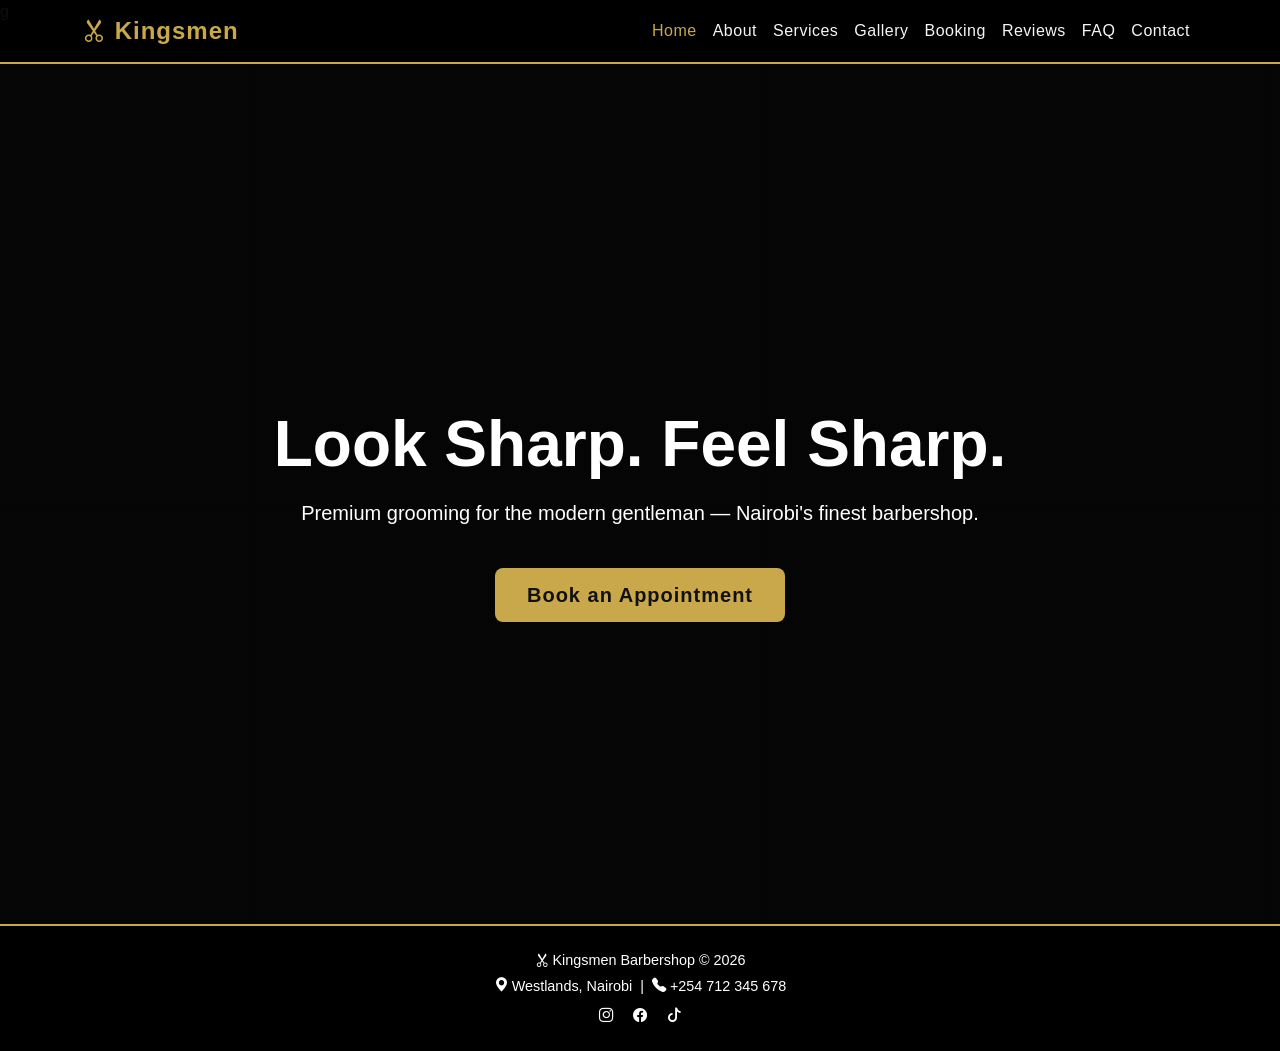
==== index.html @ fa7fe255 "Added homepage, navbar, and base CSS styling" ====
<!DOCTYPE html>
<html lang="en">
<head>
  <meta charset="UTF-8" />
  <meta name="viewport" content="width=device-width, initial-scale=1.0" />
  <title>Kingsmen Barbershop</title>

  <!-- Bootstrap 5 CSS -->
  <link href="https://cdn.jsdelivr.net/npm/bootstrap@5.3.3/dist/css/bootstrap.min.css" rel="stylesheet" />
  <!-- Bootstrap Icons -->
  <link href="https://cdn.jsdelivr.net/npm/bootstrap-icons@1.11.3/font/bootstrap-icons.css" rel="stylesheet" />
  <!-- Custom CSS -->
  <link rel="stylesheet" href="css/style.css" />g
</head>
<body>

  <!-- NAVBAR -->
  <nav class="navbar navbar-expand-lg navbar-dark fixed-top" id="mainNav">
    <div class="container">
      <a class="navbar-brand fw-bold" href="index.html">
        <i class="bi bi-scissors"></i> Kingsmen
      </a>
      <button class="navbar-toggler" type="button" data-bs-toggle="collapse" data-bs-target="#navbarNav">
        <span class="navbar-toggler-icon"></span>
      </button>
      <div class="collapse navbar-collapse" id="navbarNav">
        <ul class="navbar-nav ms-auto">
          <li class="nav-item"><a class="nav-link active" href="index.html">Home</a></li>
          <li class="nav-item"><a class="nav-link" href="about.html">About</a></li>
          <li class="nav-item"><a class="nav-link" href="services.html">Services</a></li>
          <li class="nav-item"><a class="nav-link" href="gallery.html">Gallery</a></li>
          <li class="nav-item"><a class="nav-link" href="booking.html">Booking</a></li>
          <li class="nav-item"><a class="nav-link" href="reviews.html">Reviews</a></li>
          <li class="nav-item"><a class="nav-link" href="faq.html">FAQ</a></li>
          <li class="nav-item"><a class="nav-link" href="contact.html">Contact</a></li>
        </ul>
      </div>
    </div>
  </nav>

  <!-- HERO SECTION -->
  <section class="hero d-flex align-items-center justify-content-center text-center text-white">
    <div>
      <h1 class="display-3 fw-bold">Look Sharp. Feel Sharp.</h1>
      <p class="lead mt-3">Premium grooming for the modern gentleman — Nairobi's finest barbershop.</p>
      <a href="booking.html" class="btn btn-gold btn-lg mt-4">Book an Appointment</a>
    </div>
  </section>

  <!-- FOOTER -->
  <footer class="footer text-center text-white py-4">
    <div class="container">
      <p class="mb-1"><i class="bi bi-scissors"></i> Kingsmen Barbershop &copy; 2026</p>
      <p class="mb-1"><i class="bi bi-geo-alt-fill"></i> Westlands, Nairobi &nbsp;|&nbsp;
        <i class="bi bi-telephone-fill"></i> +254 712 345 678</p>
      <div class="mt-2">
        <a href="#" class="text-white me-3"><i class="bi bi-instagram"></i></a>
        <a href="#" class="text-white me-3"><i class="bi bi-facebook"></i></a>
        <a href="#" class="text-white"><i class="bi bi-tiktok"></i></a>
      </div>
    </div>
  </footer>

  <!-- Bootstrap 5 JS -->
  <script src="https://cdn.jsdelivr.net/npm/bootstrap@5.3.3/dist/js/bootstrap.bundle.min.js"></script>
  <!-- Custom JS -->
  <script src="js/main.js"></script>
</body>
</html>
---- css/style.css ----
/* ── Global Variables ── */
:root {
  --gold: #c9a84c;
  --dark: #111111;
  --dark-2: #1a1a1a;
  --light-text: #f5f5f5;
}

/* ── Base ── */
* {
  margin: 0;
  padding: 0;
  box-sizing: border-box;
}

body {
  font-family: 'Segoe UI', Tahoma, Geneva, Verdana, sans-serif;
  background-color: var(--dark);
  color: var(--light-text);
}

/* ── Navbar ── */
#mainNav {
  background-color: rgba(0, 0, 0, 0.95);
  border-bottom: 2px solid var(--gold);
}

.navbar-brand {
  color: var(--gold) !important;
  font-size: 1.5rem;
  letter-spacing: 1px;
}

.nav-link {
  color: var(--light-text) !important;
  font-weight: 500;
  letter-spacing: 0.5px;
  transition: color 0.3s;
}

.nav-link:hover,
.nav-link.active {
  color: var(--gold) !important;
}

/* ── Gold Button ── */
.btn-gold {
  background-color: var(--gold);
  color: #111;
  font-weight: 700;
  border: none;
  padding: 0.75rem 2rem;
  letter-spacing: 1px;
  transition: background-color 0.3s;
}

.btn-gold:hover {
  background-color: #e0b84e;
  color: #111;
}

/* ── Hero ── */
.hero {
  min-height: 100vh;
  background: linear-gradient(rgba(0,0,0,0.7), rgba(0,0,0,0.7)),
              url('../images/hero-bg.jpg') center/cover no-repeat;
  padding-top: 80px;
}

/* ── Footer ── */
.footer {
  background-color: #000;
  border-top: 2px solid var(--gold);
  font-size: 0.9rem;
}

.footer a:hover {
  color: var(--gold) !important;
}
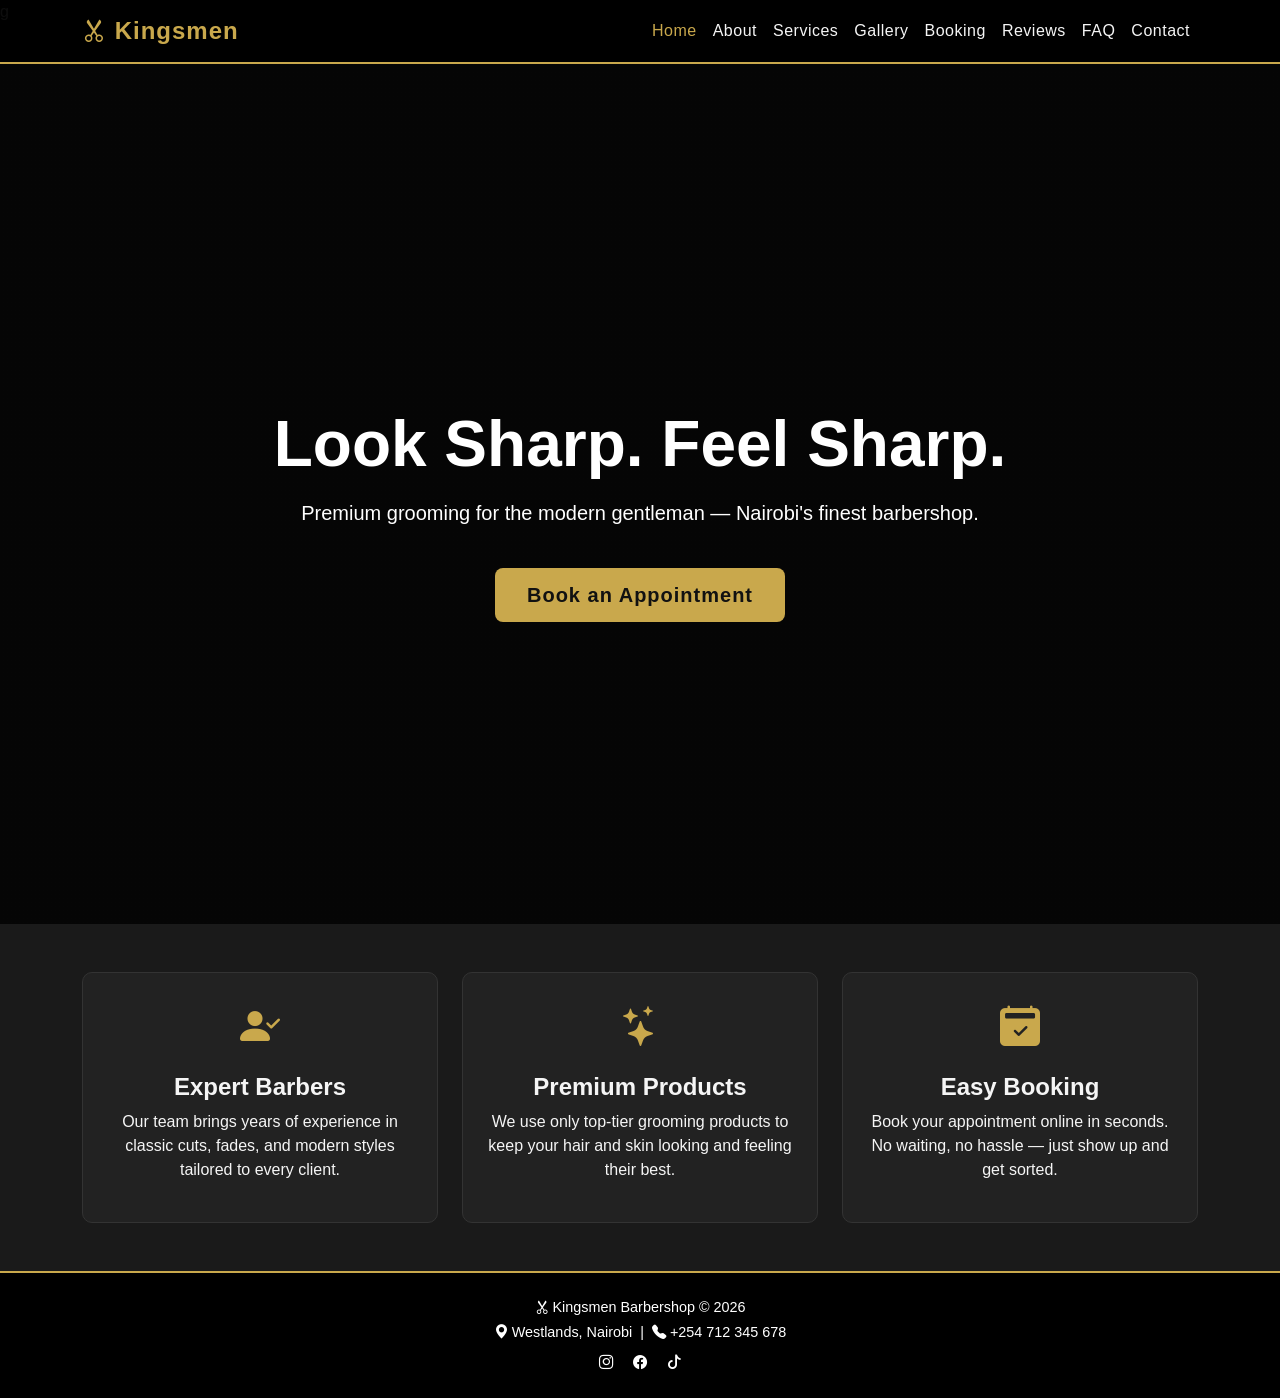
==== commit 737ec1d5: "Add highlights section with expert barbers, premium products, and easy booking cards" ====
--- a/index.html
+++ b/index.html
@@ -47,6 +47,39 @@
     </div>
   </section>
 
+  <!-- HIGHLIGHTS SECTION -->
+<section class="highlights py-5">
+  <div class="container">
+    <div class="row g-4 text-center">
+
+      <div class="col-md-4">
+        <div class="highlight-card p-4 h-100">
+          <i class="bi bi-person-check-fill highlight-icon mb-3"></i>
+          <h4 class="fw-bold">Expert Barbers</h4>
+          <p>Our team brings years of experience in classic cuts, fades, and modern styles tailored to every client.</p>
+        </div>
+      </div>
+
+      <div class="col-md-4">
+        <div class="highlight-card p-4 h-100">
+          <i class="bi bi-stars highlight-icon mb-3"></i>
+          <h4 class="fw-bold">Premium Products</h4>
+          <p>We use only top-tier grooming products to keep your hair and skin looking and feeling their best.</p>
+        </div>
+      </div>
+
+      <div class="col-md-4">
+        <div class="highlight-card p-4 h-100">
+          <i class="bi bi-calendar2-check-fill highlight-icon mb-3"></i>
+          <h4 class="fw-bold">Easy Booking</h4>
+          <p>Book your appointment online in seconds. No waiting, no hassle — just show up and get sorted.</p>
+        </div>
+      </div>
+
+    </div>
+  </div>
+</section>
+
   <!-- FOOTER -->
   <footer class="footer text-center text-white py-4">
     <div class="container">
--- a/css/style.css
+++ b/css/style.css
@@ -76,4 +76,27 @@
 
 .footer a:hover {
   color: var(--gold) !important;
+}
+
+/* ── Highlights Section ── */
+.highlights {
+  background-color: var(--dark-2);
+}
+
+.highlight-card {
+  background-color: #222;
+  border: 1px solid #333;
+  border-radius: 10px;
+  transition: transform 0.3s, border-color 0.3s;
+}
+
+.highlight-card:hover {
+  transform: translateY(-8px);
+  border-color: var(--gold);
+}
+
+.highlight-icon {
+  font-size: 2.5rem;
+  color: var(--gold);
+  display: block;
 }
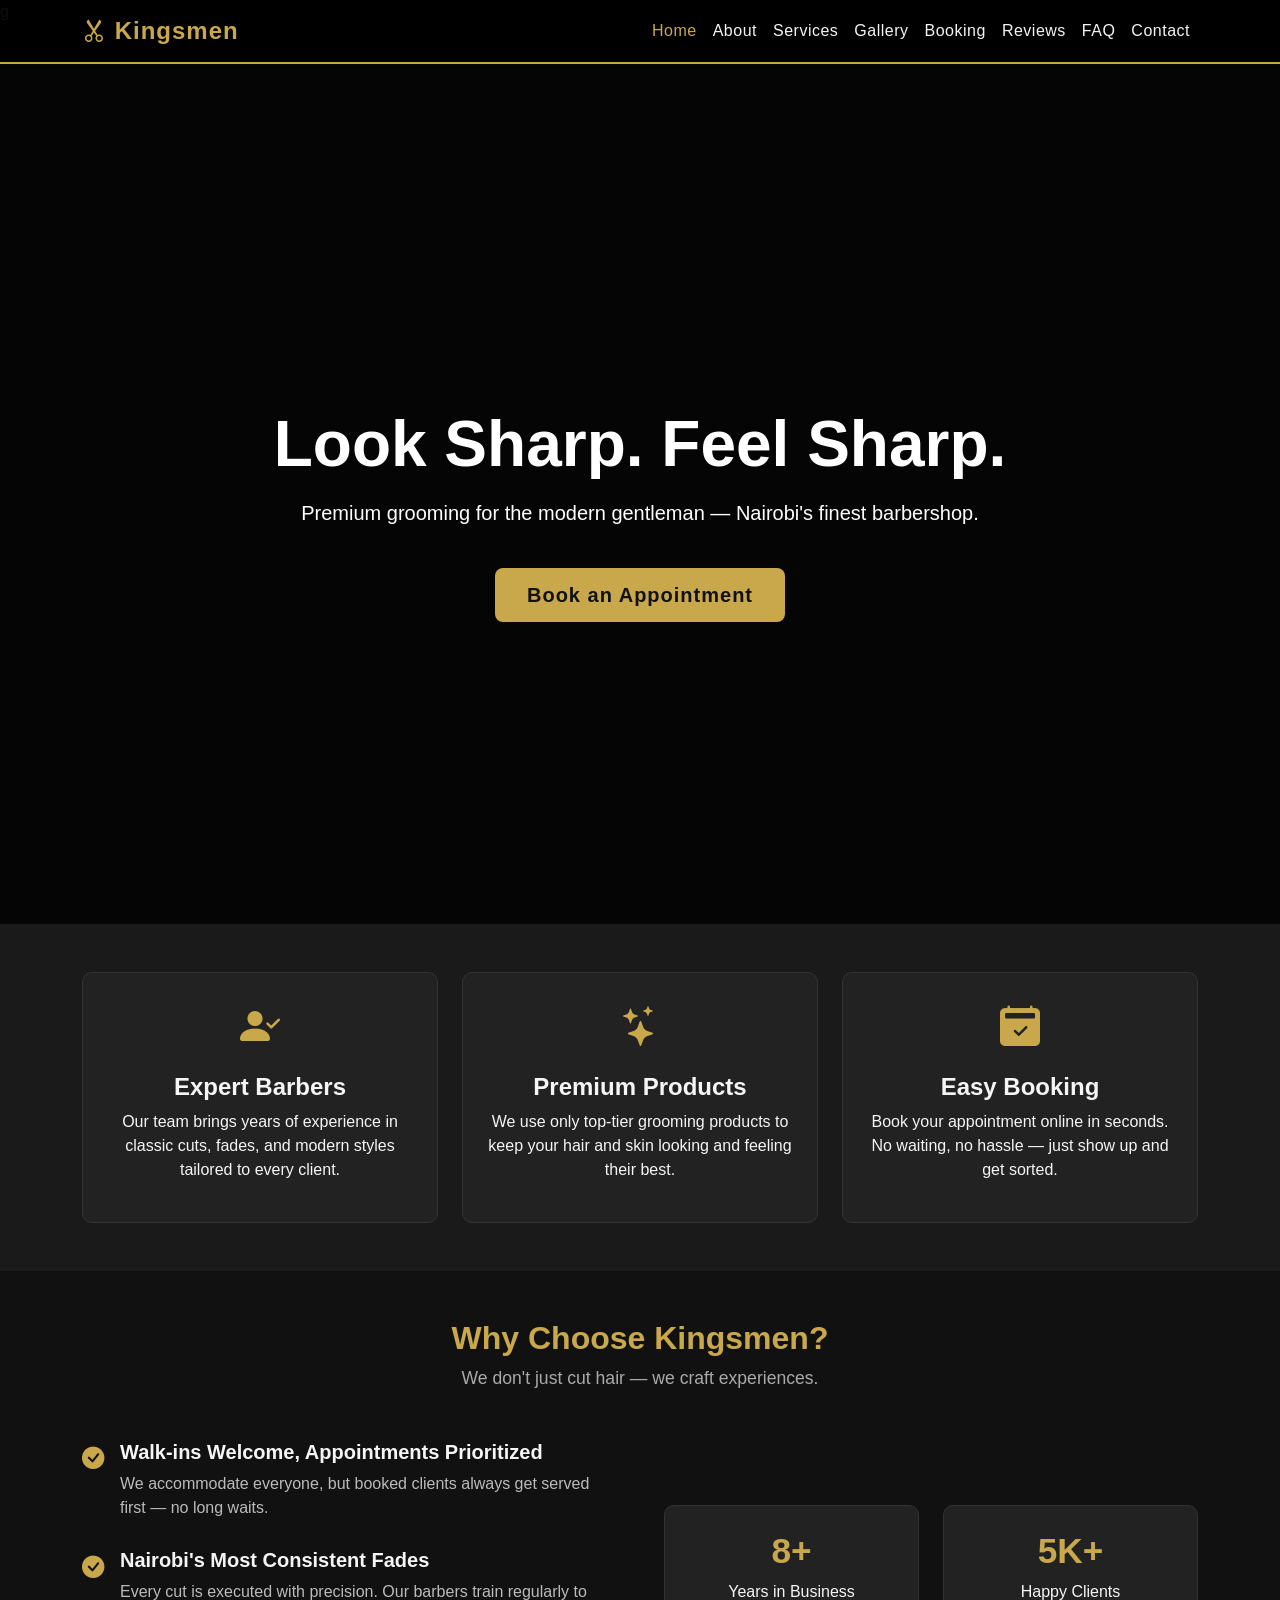
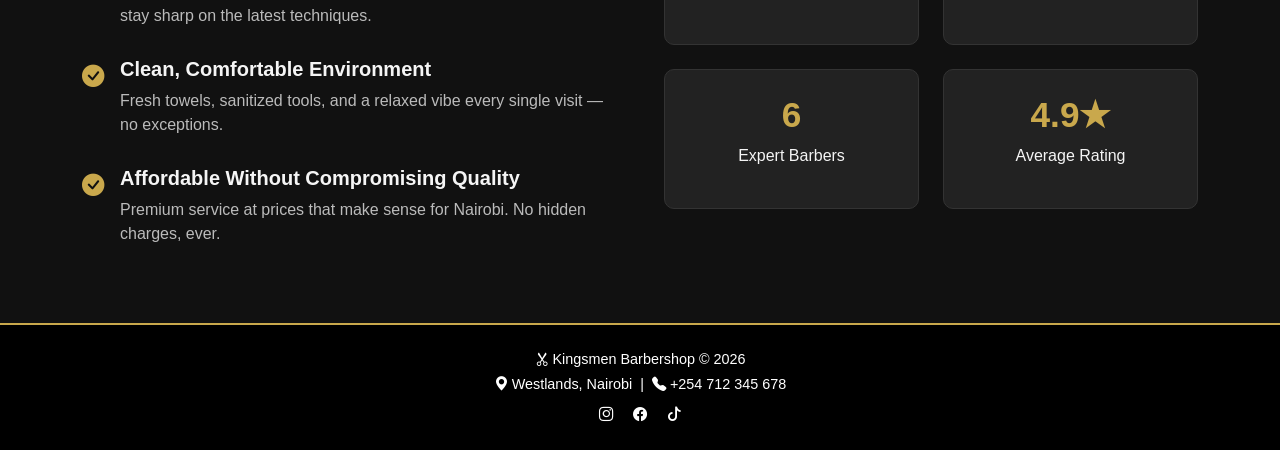
==== commit 0c955bdf: "Added why choose us section with stats and key selling points" ====
--- a/index.html
+++ b/index.html
@@ -80,6 +80,80 @@
   </div>
 </section>
 
+<!-- WHY CHOOSE US SECTION -->
+<section class="why-us py-5">
+  <div class="container">
+    <div class="text-center mb-5">
+      <h2 class="fw-bold section-title">Why Choose Kingsmen?</h2>
+      <p class="section-subtitle">We don't just cut hair — we craft experiences.</p>
+    </div>
+    <div class="row align-items-center g-5">
+      <div class="col-lg-6">
+        <ul class="why-list">
+          <li>
+            <i class="bi bi-check-circle-fill"></i>
+            <div>
+              <h5 class="fw-bold">Walk-ins Welcome, Appointments Prioritized</h5>
+              <p>We accommodate everyone, but booked clients always get served first — no long waits.</p>
+            </div>
+          </li>
+          <li>
+            <i class="bi bi-check-circle-fill"></i>
+            <div>
+              <h5 class="fw-bold">Nairobi's Most Consistent Fades</h5>
+              <p>Every cut is executed with precision. Our barbers train regularly to stay sharp on the latest techniques.</p>
+            </div>
+          </li>
+          <li>
+            <i class="bi bi-check-circle-fill"></i>
+            <div>
+              <h5 class="fw-bold">Clean, Comfortable Environment</h5>
+              <p>Fresh towels, sanitized tools, and a relaxed vibe every single visit — no exceptions.</p>
+            </div>
+          </li>
+          <li>
+            <i class="bi bi-check-circle-fill"></i>
+            <div>
+              <h5 class="fw-bold">Affordable Without Compromising Quality</h5>
+              <p>Premium service at prices that make sense for Nairobi. No hidden charges, ever.</p>
+            </div>
+          </li>
+        </ul>
+      </div>
+      <div class="col-lg-6 text-center">
+        <div class="why-stats">
+          <div class="row g-4">
+            <div class="col-6">
+              <div class="stat-card p-4">
+                <h2 class="stat-number">8+</h2>
+                <p>Years in Business</p>
+              </div>
+            </div>
+            <div class="col-6">
+              <div class="stat-card p-4">
+                <h2 class="stat-number">5K+</h2>
+                <p>Happy Clients</p>
+              </div>
+            </div>
+            <div class="col-6">
+              <div class="stat-card p-4">
+                <h2 class="stat-number">6</h2>
+                <p>Expert Barbers</p>
+              </div>
+            </div>
+            <div class="col-6">
+              <div class="stat-card p-4">
+                <h2 class="stat-number">4.9★</h2>
+                <p>Average Rating</p>
+              </div>
+            </div>
+          </div>
+        </div>
+      </div>
+    </div>
+  </div>
+</section>
+
   <!-- FOOTER -->
   <footer class="footer text-center text-white py-4">
     <div class="container">
--- a/css/style.css
+++ b/css/style.css
@@ -99,4 +99,60 @@
   font-size: 2.5rem;
   color: var(--gold);
   display: block;
+}
+
+/* ── Why Choose Us ── */
+.why-us {
+  background-color: var(--dark);
+}
+
+.section-title {
+  color: var(--gold);
+  font-size: 2rem;
+}
+
+.section-subtitle {
+  color: #aaa;
+  font-size: 1.1rem;
+}
+
+.why-list {
+  list-style: none;
+  padding: 0;
+}
+
+.why-list li {
+  display: flex;
+  gap: 1rem;
+  margin-bottom: 1.8rem;
+  align-items: flex-start;
+}
+
+.why-list li i {
+  color: var(--gold);
+  font-size: 1.4rem;
+  margin-top: 3px;
+  flex-shrink: 0;
+}
+
+.why-list li p {
+  color: #bbb;
+  margin: 0;
+}
+
+.stat-card {
+  background-color: #222;
+  border: 1px solid #333;
+  border-radius: 10px;
+  transition: border-color 0.3s;
+}
+
+.stat-card:hover {
+  border-color: var(--gold);
+}
+
+.stat-number {
+  color: var(--gold);
+  font-size: 2.2rem;
+  font-weight: 800;
 }
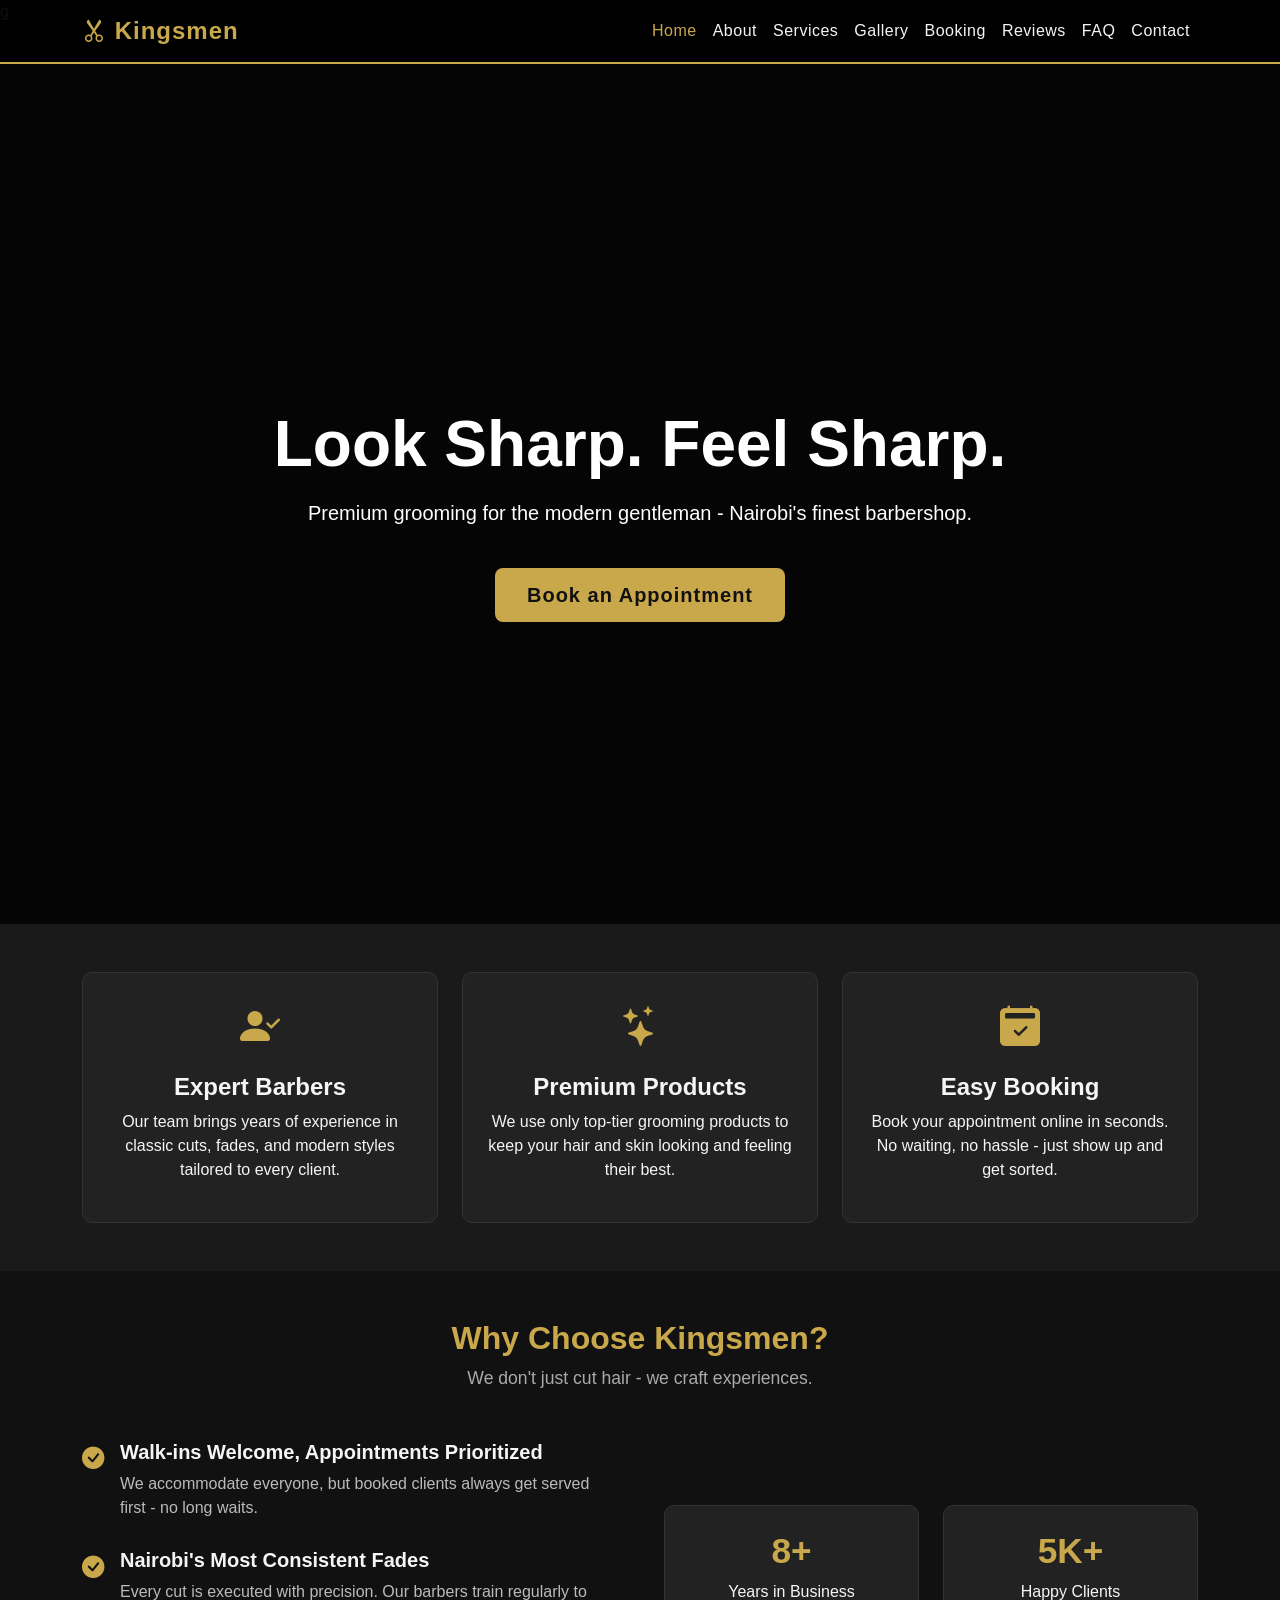
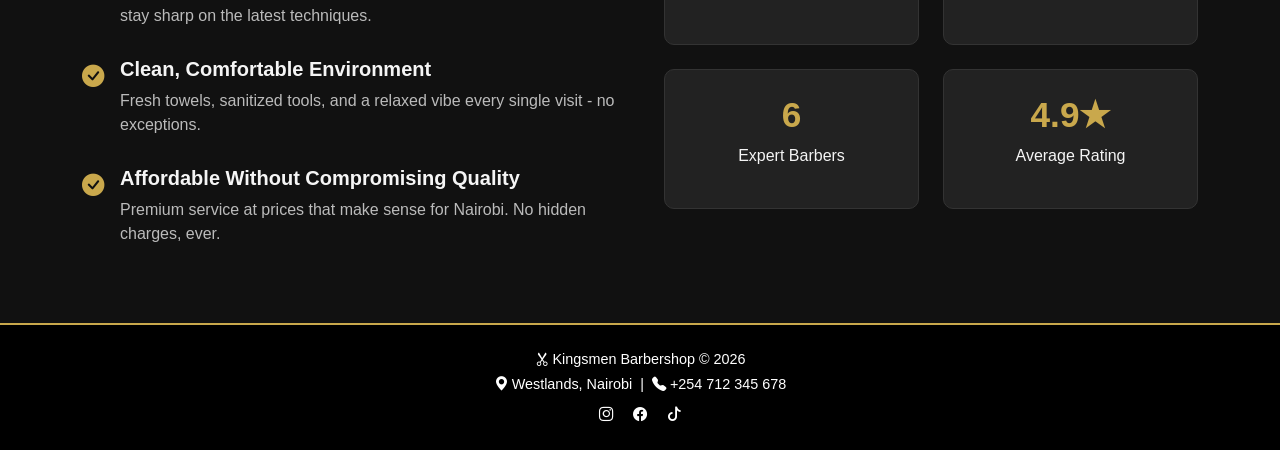
==== commit 27b1365f: "Add services page structure and navbar" ====
--- a/index.html
+++ b/index.html
@@ -42,7 +42,7 @@
   <section class="hero d-flex align-items-center justify-content-center text-center text-white">
     <div>
       <h1 class="display-3 fw-bold">Look Sharp. Feel Sharp.</h1>
-      <p class="lead mt-3">Premium grooming for the modern gentleman — Nairobi's finest barbershop.</p>
+      <p class="lead mt-3">Premium grooming for the modern gentleman - Nairobi's finest barbershop.</p>
       <a href="booking.html" class="btn btn-gold btn-lg mt-4">Book an Appointment</a>
     </div>
   </section>
@@ -72,7 +72,7 @@
         <div class="highlight-card p-4 h-100">
           <i class="bi bi-calendar2-check-fill highlight-icon mb-3"></i>
           <h4 class="fw-bold">Easy Booking</h4>
-          <p>Book your appointment online in seconds. No waiting, no hassle — just show up and get sorted.</p>
+          <p>Book your appointment online in seconds. No waiting, no hassle - just show up and get sorted.</p>
         </div>
       </div>
 
@@ -85,7 +85,7 @@
   <div class="container">
     <div class="text-center mb-5">
       <h2 class="fw-bold section-title">Why Choose Kingsmen?</h2>
-      <p class="section-subtitle">We don't just cut hair — we craft experiences.</p>
+      <p class="section-subtitle">We don't just cut hair - we craft experiences.</p>
     </div>
     <div class="row align-items-center g-5">
       <div class="col-lg-6">
@@ -94,7 +94,7 @@
             <i class="bi bi-check-circle-fill"></i>
             <div>
               <h5 class="fw-bold">Walk-ins Welcome, Appointments Prioritized</h5>
-              <p>We accommodate everyone, but booked clients always get served first — no long waits.</p>
+              <p>We accommodate everyone, but booked clients always get served first - no long waits.</p>
             </div>
           </li>
           <li>
@@ -108,7 +108,7 @@
             <i class="bi bi-check-circle-fill"></i>
             <div>
               <h5 class="fw-bold">Clean, Comfortable Environment</h5>
-              <p>Fresh towels, sanitized tools, and a relaxed vibe every single visit — no exceptions.</p>
+              <p>Fresh towels, sanitized tools, and a relaxed vibe every single visit - no exceptions.</p>
             </div>
           </li>
           <li>
--- a/css/style.css
+++ b/css/style.css
@@ -155,4 +155,118 @@
   color: var(--gold);
   font-size: 2.2rem;
   font-weight: 800;
+}
+
+/* ── Page Banner ── */
+.page-banner {
+  min-height: 40vh;
+  background: linear-gradient(rgba(0,0,0,0.75), rgba(0,0,0,0.75)),
+              url('../images/hero-bg.jpg') center/cover no-repeat;
+  padding-top: 80px;
+}
+
+/* ── Story Section ── */
+.story {
+  background-color: var(--dark-2);
+}
+
+.story-image-placeholder {
+  background-color: #222;
+  border: 2px solid var(--gold);
+  border-radius: 12px;
+  min-height: 350px;
+}
+
+/* ── Team Section ── */
+.team {
+  background-color: var(--dark);
+}
+
+.team-card {
+  background-color: #222;
+  border: 1px solid #333;
+  border-radius: 12px;
+  transition: transform 0.3s, border-color 0.3s;
+}
+
+.team-card:hover {
+  transform: translateY(-6px);
+  border-color: var(--gold);
+}
+
+.team-avatar {
+  width: 80px;
+  height: 80px;
+  background-color: #333;
+  border-radius: 50%;
+  display: flex;
+  align-items: center;
+  justify-content: center;
+  border: 2px solid var(--gold);
+}
+
+.team-avatar i {
+  font-size: 2.5rem;
+  color: var(--gold);
+}
+
+.text-gold {
+  color: var(--gold);
+  font-size: 0.9rem;
+  font-weight: 600;
+}
+
+/* ── Contact Section ── */
+.contact-section {
+  background-color: var(--dark-2);
+}
+
+.contact-icon {
+  font-size: 1.4rem;
+  color: var(--gold);
+  margin-top: 3px;
+  flex-shrink: 0;
+}
+
+.contact-form-card {
+  background-color: #222;
+  border: 1px solid #333;
+  border-radius: 12px;
+}
+
+.custom-input {
+  background-color: #2a2a2a;
+  border: 1px solid #444;
+  color: #fff;
+  border-radius: 8px;
+}
+
+.custom-input:focus {
+  background-color: #2a2a2a;
+  border-color: var(--gold);
+  color: #fff;
+  box-shadow: 0 0 0 0.2rem rgba(201, 168, 76, 0.25);
+}
+
+.custom-input::placeholder {
+  color: #666;
+}
+
+.social-link {
+  font-size: 1.5rem;
+  color: var(--gold);
+  transition: color 0.3s;
+}
+
+.social-link:hover {
+  color: #fff;
+}
+
+/* ── Text fixes ── */
+.team-card p.text-muted {
+  color: #aaa !important;
+}
+
+.contact-info-item p.text-muted {
+  color: #aaa !important;
 }
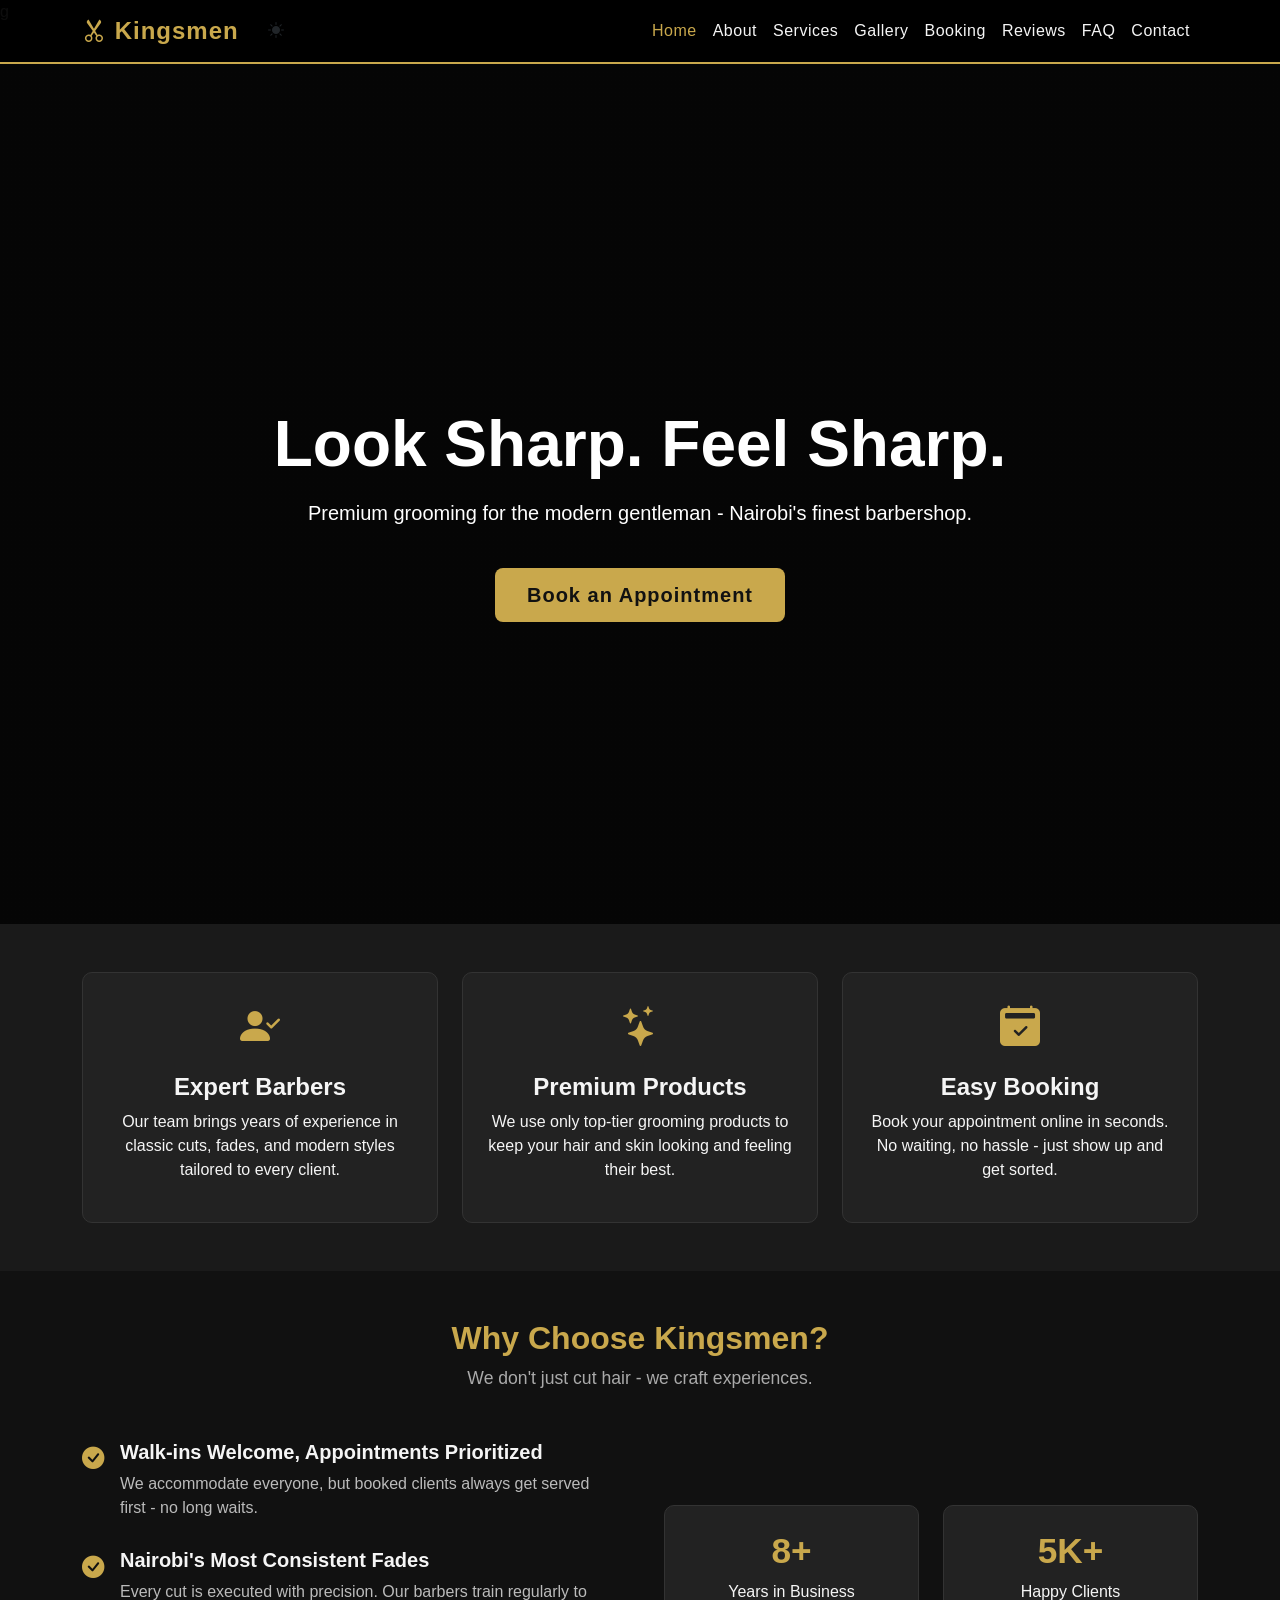
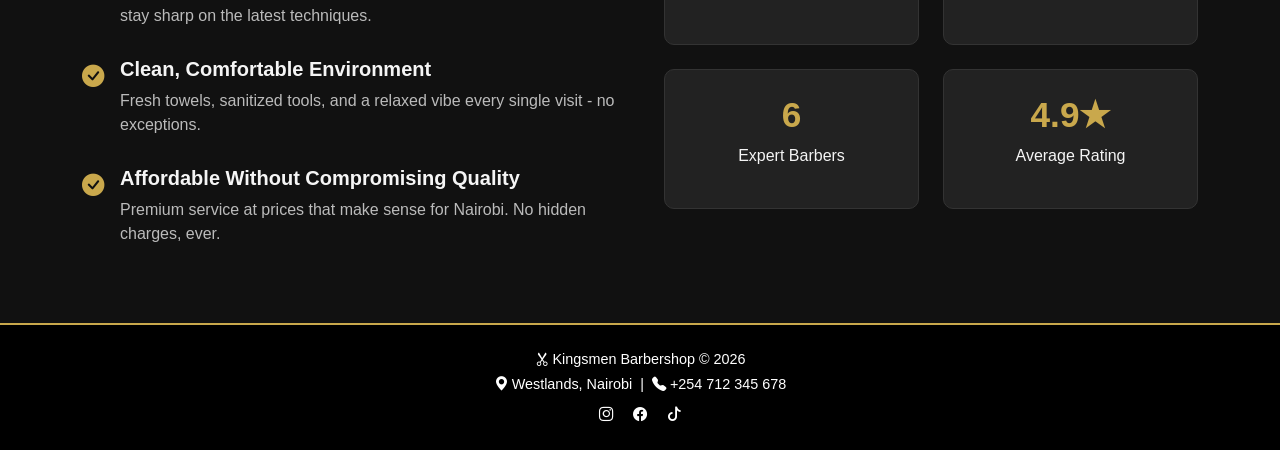
==== commit 07da3618: "Add dark/light mode toggle with sun/moon icon switch" ====
--- a/index.html
+++ b/index.html
@@ -23,6 +23,9 @@
       <button class="navbar-toggler" type="button" data-bs-toggle="collapse" data-bs-target="#navbarNav">
         <span class="navbar-toggler-icon"></span>
       </button>
+      <button id="themeToggle" class="btn theme-toggle-btn me-2">
+      <i class="bi bi-sun-fill"></i>
+     </button>
       <div class="collapse navbar-collapse" id="navbarNav">
         <ul class="navbar-nav ms-auto">
           <li class="nav-item"><a class="nav-link active" href="index.html">Home</a></li>
--- a/css/style.css
+++ b/css/style.css
@@ -269,4 +269,277 @@
 
 .contact-info-item p.text-muted {
   color: #aaa !important;
+}
+
+/* ── Services Section ── */
+.services-section {
+  background-color: var(--dark);
+}
+
+.service-card {
+  background-color: #222;
+  border: 1px solid #333;
+  border-radius: 12px;
+  display: flex;
+  flex-direction: column;
+  transition: transform 0.3s, border-color 0.3s;
+}
+
+.service-card:hover {
+  transform: translateY(-6px);
+  border-color: var(--gold);
+}
+
+.service-icon {
+  font-size: 2rem;
+  color: var(--gold);
+  display: block;
+}
+
+.text-muted-light {
+  color: #aaa;
+  font-size: 0.95rem;
+}
+
+.service-price {
+  color: var(--gold);
+  font-size: 1.3rem;
+  font-weight: 700;
+  border-top: 1px solid #333;
+}
+
+/* ── Gallery Section ── */
+.gallery-section {
+  background-color: var(--dark-2);
+}
+
+.filter-btn {
+  background-color: transparent;
+  border: 1px solid #444;
+  color: #aaa;
+  padding: 0.5rem 1.2rem;
+  border-radius: 25px;
+  cursor: pointer;
+  transition: all 0.3s;
+  font-size: 0.9rem;
+}
+
+.filter-btn:hover,
+.filter-btn.active {
+  background-color: var(--gold);
+  border-color: var(--gold);
+  color: #111;
+  font-weight: 600;
+}
+
+.gallery-card {
+  position: relative;
+  border-radius: 10px;
+  overflow: hidden;
+  border: 1px solid #333;
+  transition: transform 0.3s, border-color 0.3s;
+}
+
+.gallery-card:hover {
+  transform: scale(1.03);
+  border-color: var(--gold);
+}
+
+.gallery-placeholder {
+  background-color: #222;
+  height: 220px;
+  color: #555;
+  gap: 0.5rem;
+}
+
+.gallery-placeholder i {
+  font-size: 3rem;
+  color: #444;
+}
+
+.gallery-placeholder span {
+  font-size: 0.85rem;
+  color: #555;
+}
+
+.gallery-overlay {
+  position: absolute;
+  bottom: 0;
+  left: 0;
+  right: 0;
+  background: linear-gradient(transparent, rgba(0,0,0,0.85));
+  padding: 1rem;
+  transform: translateY(100%);
+  transition: transform 0.3s;
+}
+
+.gallery-card:hover .gallery-overlay {
+  transform: translateY(0);
+}
+
+.gallery-overlay span {
+  color: var(--gold);
+  font-weight: 600;
+  font-size: 0.9rem;
+}
+
+.gallery-item {
+  transition: opacity 0.3s, transform 0.3s;
+}
+
+.gallery-item.hidden {
+  display: none;
+}
+
+/* ── Booking Section ── */
+.booking-section {
+  background-color: var(--dark-2);
+}
+
+.booking-card {
+  background-color: #222;
+  border: 1px solid #333;
+  border-radius: 12px;
+}
+
+.form-section-label {
+  color: var(--gold);
+  text-transform: uppercase;
+  letter-spacing: 1px;
+  font-size: 0.8rem;
+  border-bottom: 1px solid #333;
+  padding-bottom: 0.5rem;
+}
+
+.form-select.custom-input option {
+  background-color: #2a2a2a;
+  color: #fff;
+}
+
+/* ── Rating Summary ── */
+.rating-summary {
+  background-color: var(--dark);
+}
+
+.stars i {
+  color: var(--gold);
+  font-size: 1.5rem;
+}
+
+.rating-label {
+  color: #aaa;
+  font-size: 0.85rem;
+  min-width: 35px;
+}
+
+.rating-count {
+  color: #aaa;
+  font-size: 0.85rem;
+  min-width: 30px;
+  text-align: right;
+}
+
+/* ── Reviews Section ── */
+.reviews-section {
+  background-color: var(--dark-2);
+}
+
+.review-card {
+  background-color: #222;
+  border: 1px solid #333;
+  border-radius: 12px;
+  display: flex;
+  flex-direction: column;
+  transition: transform 0.3s, border-color 0.3s;
+}
+
+.review-card:hover {
+  transform: translateY(-6px);
+  border-color: var(--gold);
+}
+
+.review-stars i {
+  color: var(--gold);
+  font-size: 0.9rem;
+}
+
+.review-text {
+  color: #bbb;
+  font-style: italic;
+  font-size: 0.95rem;
+  line-height: 1.7;
+}
+
+.review-author {
+  border-top: 1px solid #333;
+}
+
+.review-avatar {
+  width: 45px;
+  height: 45px;
+  background-color: #333;
+  border-radius: 50%;
+  display: flex;
+  align-items: center;
+  justify-content: center;
+  border: 2px solid var(--gold);
+  flex-shrink: 0;
+}
+
+.review-avatar i {
+  color: var(--gold);
+  font-size: 1.3rem;
+}
+.review-author small {
+  color: #888 !important;
+}
+
+/* ── FAQ Section ── */
+.faq-section {
+  background-color: var(--dark);
+}
+
+.faq-item {
+  background-color: transparent;
+  border: 1px solid #333 !important;
+  border-radius: 10px !important;
+  margin-bottom: 1rem;
+  overflow: hidden;
+}
+
+.faq-button {
+  background-color: #222 !important;
+  color: #fff !important;
+  font-weight: 600;
+  border: none !important;
+  box-shadow: none !important;
+}
+
+.faq-button:not(.collapsed) {
+  color: var(--gold) !important;
+  background-color: #1a1a1a !important;
+}
+
+.faq-button::after {
+  filter: invert(1);
+}
+
+.faq-body {
+  background-color: #1a1a1a;
+  color: #aaa;
+  line-height: 1.8;
+}
+
+.btn-outline-gold {
+  border: 2px solid var(--gold);
+  color: var(--gold);
+  font-weight: 600;
+  padding: 0.75rem 2rem;
+  border-radius: 4px;
+  transition: all 0.3s;
+}
+
+.btn-outline-gold:hover {
+  background-color: var(--gold);
+  color: #111;
 }
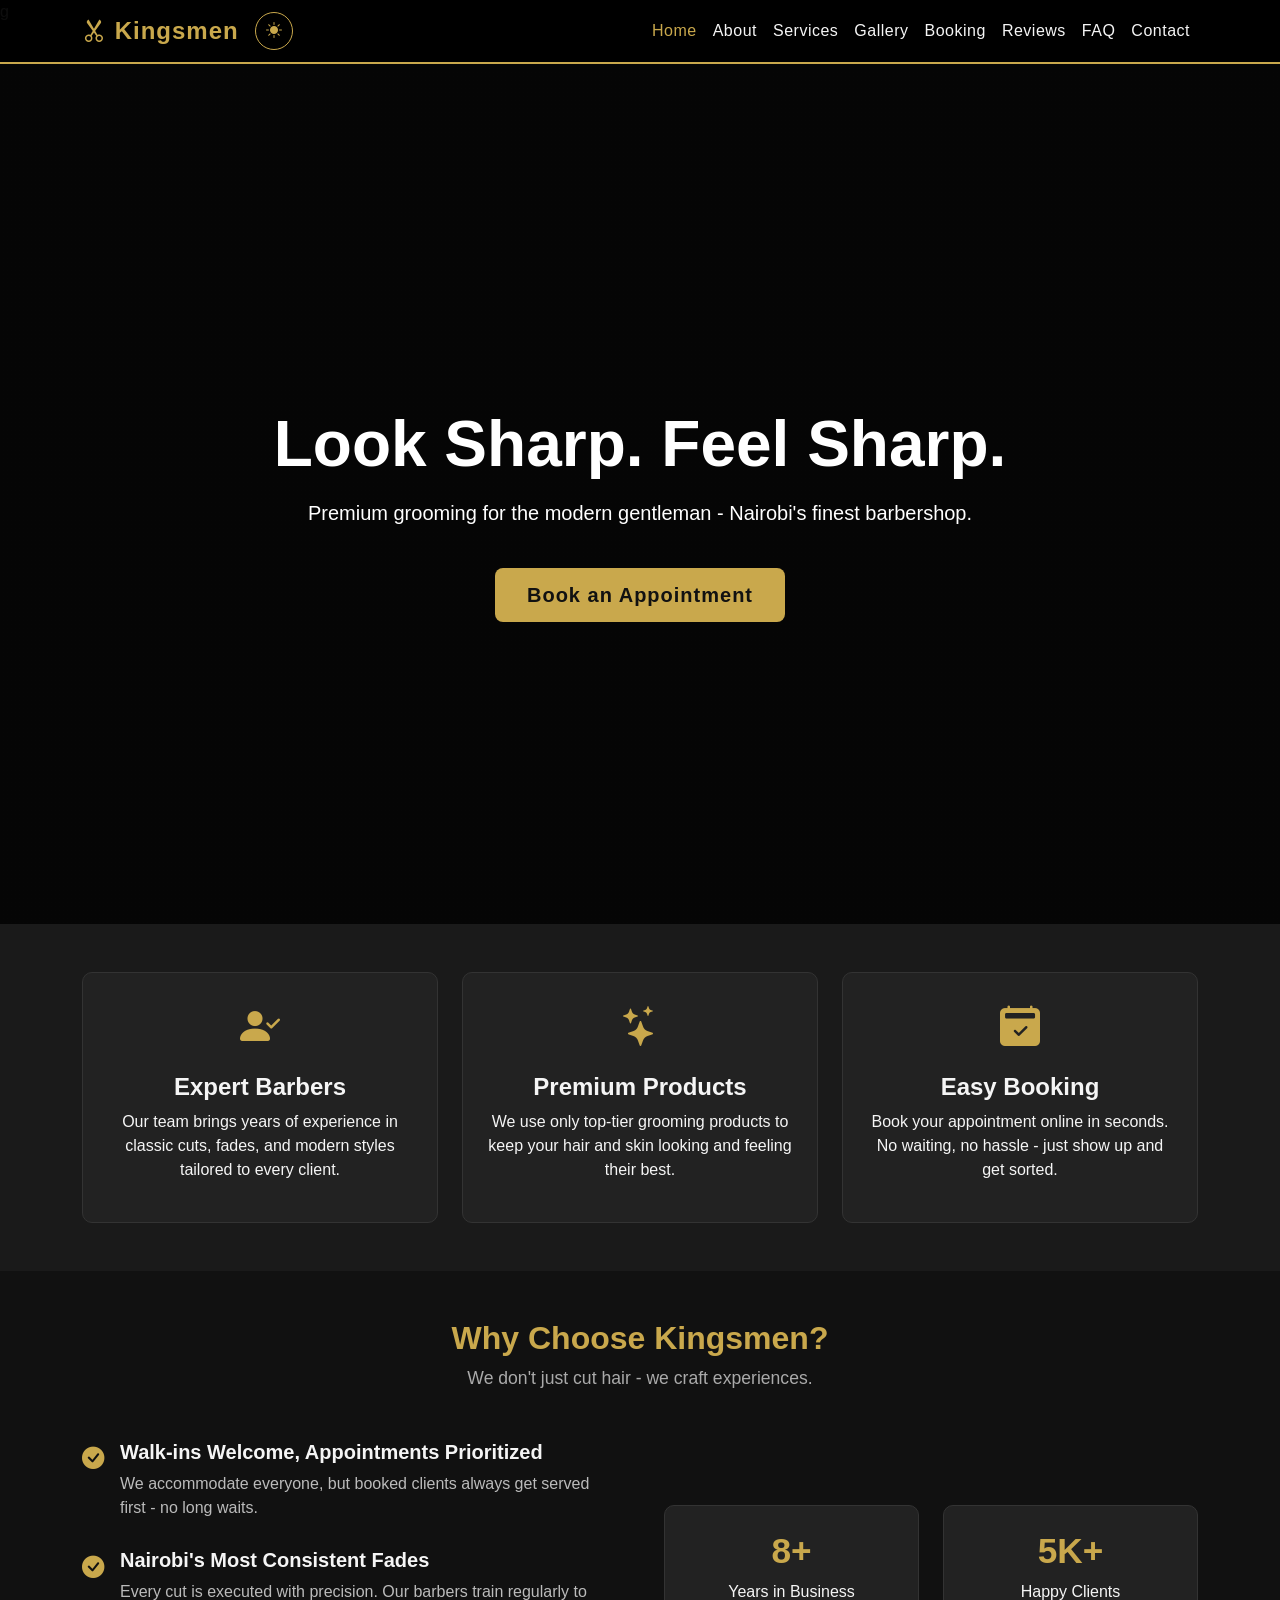
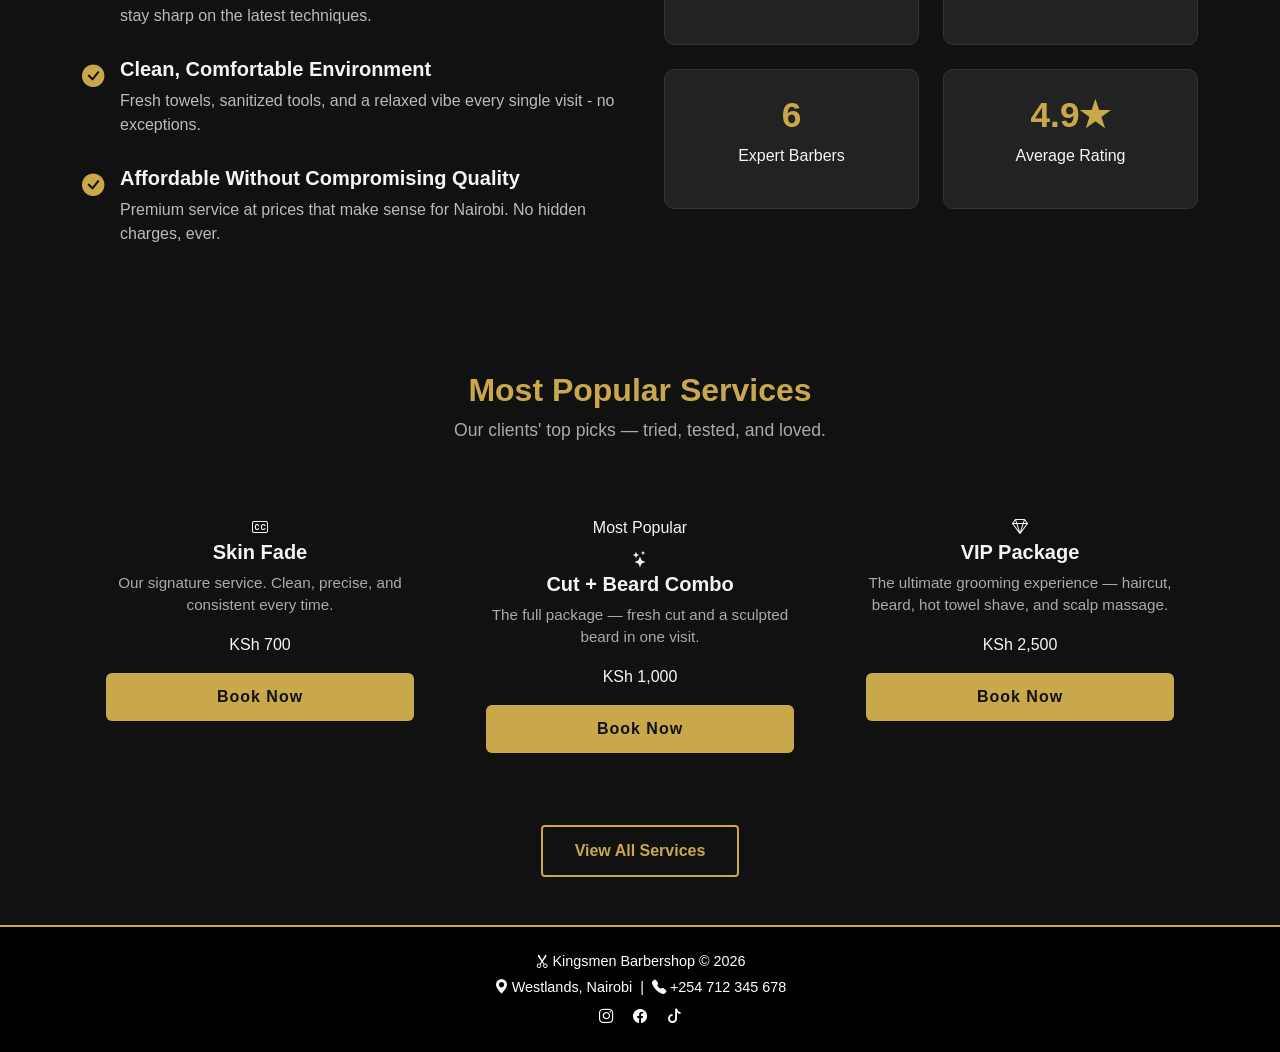
==== commit a843c971: "Added featured services section to homepage with top three picks" ====
--- a/index.html
+++ b/index.html
@@ -157,6 +157,54 @@
   </div>
 </section>
 
+<!-- FEATURED SERVICES SECTION -->
+<section class="featured-services py-5">
+  <div class="container">
+    <div class="text-center mb-5">
+      <h2 class="fw-bold section-title">Most Popular Services</h2>
+      <p class="section-subtitle">Our clients' top picks — tried, tested, and loved.</p>
+    </div>
+    <div class="row g-4">
+
+      <div class="col-md-4">
+        <div class="featured-service-card p-4 text-center h-100">
+          <i class="bi bi-badge-cc featured-icon mb-3"></i>
+          <h5 class="fw-bold">Skin Fade</h5>
+          <p class="text-muted-light">Our signature service. Clean, precise, and consistent every time.</p>
+          <div class="featured-price my-3">KSh 700</div>
+          <a href="booking.html" class="btn btn-gold w-100">Book Now</a>
+        </div>
+      </div>
+
+      <div class="col-md-4">
+        <div class="featured-service-card featured-service-card--popular p-4 text-center h-100">
+          <div class="popular-badge mb-2">Most Popular</div>
+          <i class="bi bi-stars featured-icon mb-3"></i>
+          <h5 class="fw-bold">Cut + Beard Combo</h5>
+          <p class="text-muted-light">The full package — fresh cut and a sculpted beard in one visit.</p>
+          <div class="featured-price my-3">KSh 1,000</div>
+          <a href="booking.html" class="btn btn-gold w-100">Book Now</a>
+        </div>
+      </div>
+
+      <div class="col-md-4">
+        <div class="featured-service-card p-4 text-center h-100">
+          <i class="bi bi-gem featured-icon mb-3"></i>
+          <h5 class="fw-bold">VIP Package</h5>
+          <p class="text-muted-light">The ultimate grooming experience — haircut, beard, hot towel shave, and scalp massage.</p>
+          <div class="featured-price my-3">KSh 2,500</div>
+          <a href="booking.html" class="btn btn-gold w-100">Book Now</a>
+        </div>
+      </div>
+
+    </div>
+    <div class="text-center mt-5">
+      <a href="services.html" class="btn btn-outline-gold">View All Services</a>
+    </div>
+  </div>
+</section>
+
+
   <!-- FOOTER -->
   <footer class="footer text-center text-white py-4">
     <div class="container">
--- a/css/style.css
+++ b/css/style.css
@@ -542,4 +542,112 @@
 .btn-outline-gold:hover {
   background-color: var(--gold);
   color: #111;
+}
+
+/* ── Theme Toggle Button ── */
+.theme-toggle-btn {
+  color: var(--gold);
+  border: 1px solid var(--gold);
+  border-radius: 50%;
+  width: 38px;
+  height: 38px;
+  padding: 0;
+  display: flex;
+  align-items: center;
+  justify-content: center;
+  transition: all 0.3s;
+}
+
+.theme-toggle-btn:hover {
+  background-color: var(--gold);
+  color: #111;
+}
+
+/* ── Light Mode ── */
+body.light-mode {
+  background-color: #f5f5f5;
+  color: #111;
+}
+
+body.light-mode #mainNav {
+  background-color: rgba(255, 255, 255, 0.98) !important;
+  border-bottom: 2px solid var(--gold);
+}
+
+body.light-mode .navbar-brand,
+body.light-mode .nav-link {
+  color: #111 !important;
+}
+
+body.light-mode .nav-link:hover,
+body.light-mode .nav-link.active {
+  color: var(--gold) !important;
+}
+
+body.light-mode .highlight-card,
+body.light-mode .service-card,
+body.light-mode .team-card,
+body.light-mode .review-card,
+body.light-mode .booking-card,
+body.light-mode .contact-form-card,
+body.light-mode .faq-item {
+  background-color: #fff;
+  border-color: #ddd;
+}
+
+body.light-mode .faq-button {
+  background-color: #fff !important;
+  color: #111 !important;
+}
+
+body.light-mode .faq-body {
+  background-color: #f9f9f9;
+  color: #444;
+}
+
+body.light-mode .custom-input {
+  background-color: #fff;
+  border-color: #ccc;
+  color: #111;
+}
+
+body.light-mode .footer {
+  background-color: #111;
+}
+
+body.light-mode .highlights,
+body.light-mode .story,
+body.light-mode .services-section,
+body.light-mode .gallery-section,
+body.light-mode .booking-section,
+body.light-mode .reviews-section,
+body.light-mode .faq-section,
+body.light-mode .contact-section,
+body.light-mode .rating-summary {
+  background-color: #efefef;
+}
+
+body.light-mode .why-us {
+  background-color: #f5f5f5;
+}
+
+body.light-mode .stat-card {
+  background-color: #fff;
+  border-color: #ddd;
+}
+
+body.light-mode .gallery-placeholder {
+  background-color: #e0e0e0;
+}
+
+/* ── Scroll Fade-in Animation ── */
+.fade-in-hidden {
+  opacity: 0;
+  transform: translateY(30px);
+  transition: opacity 0.6s ease, transform 0.6s ease;
+}
+
+.fade-in-visible {
+  opacity: 1;
+  transform: translateY(0);
 }
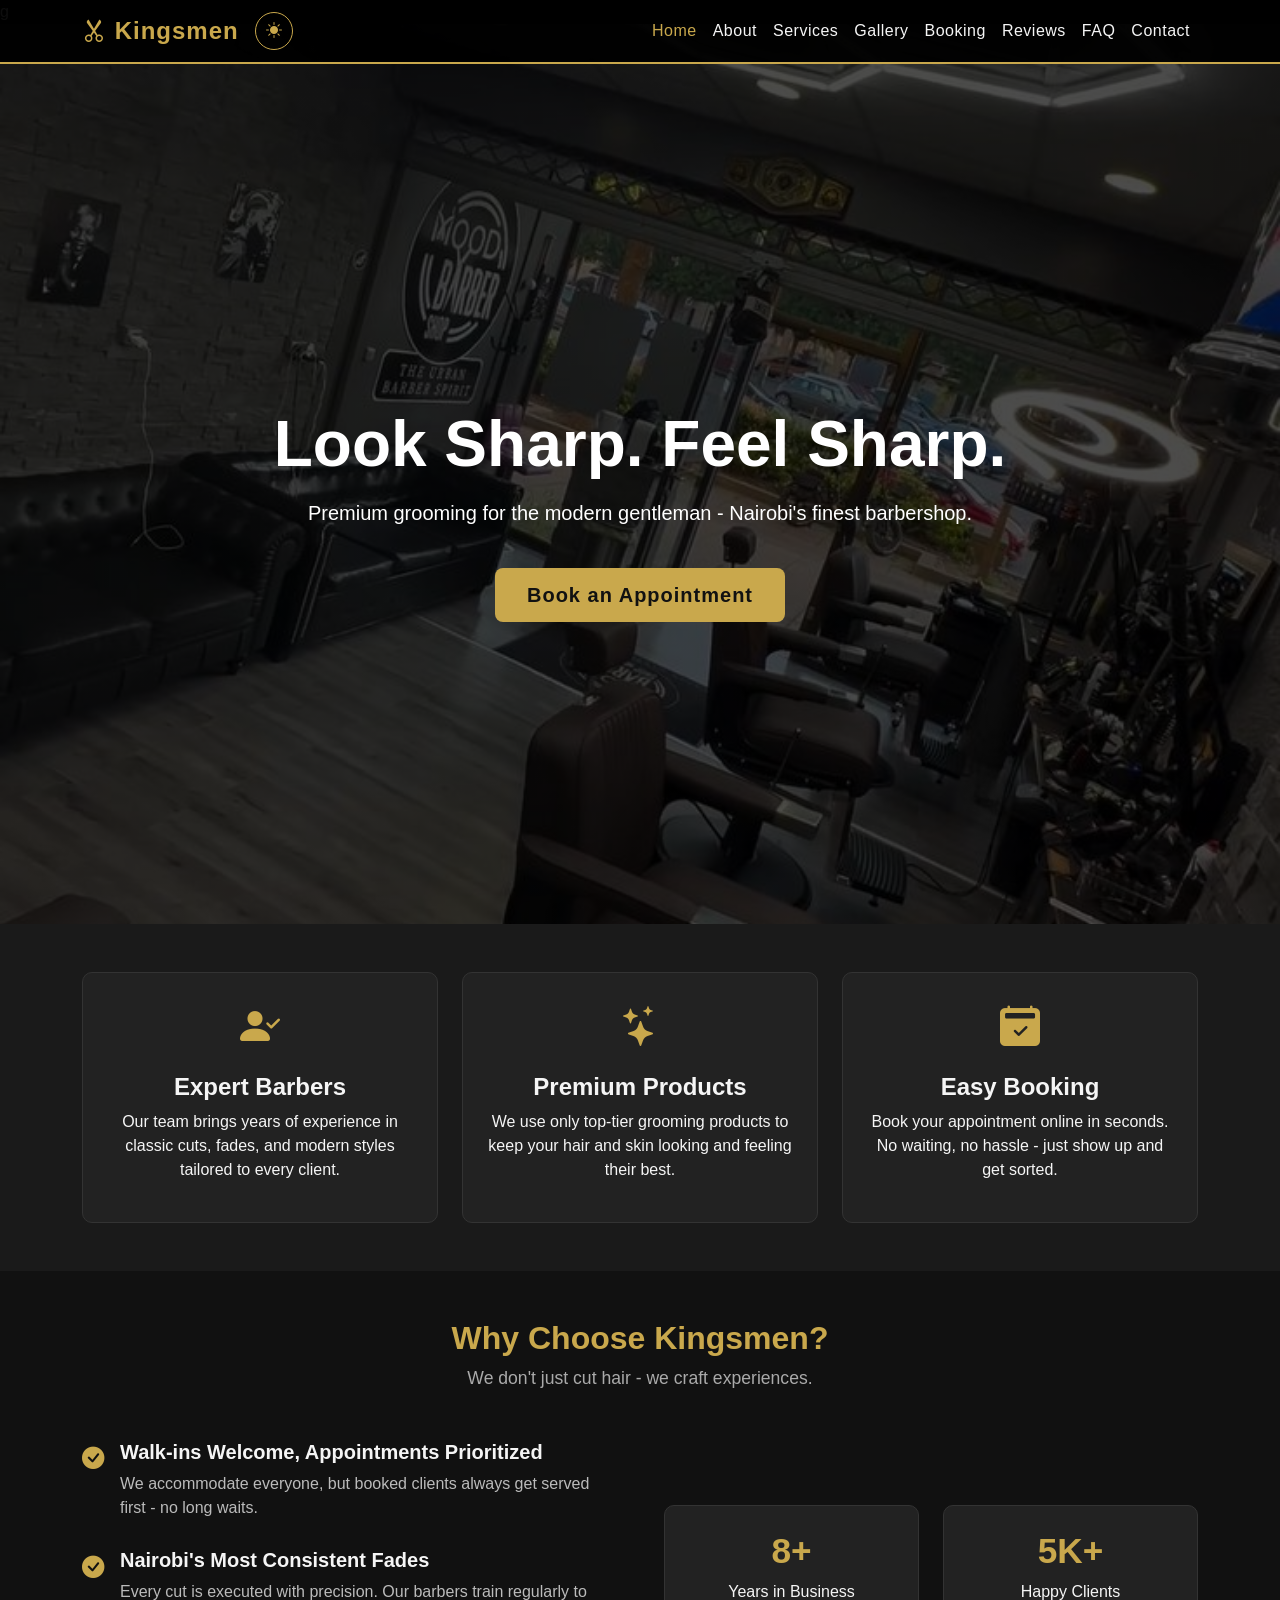
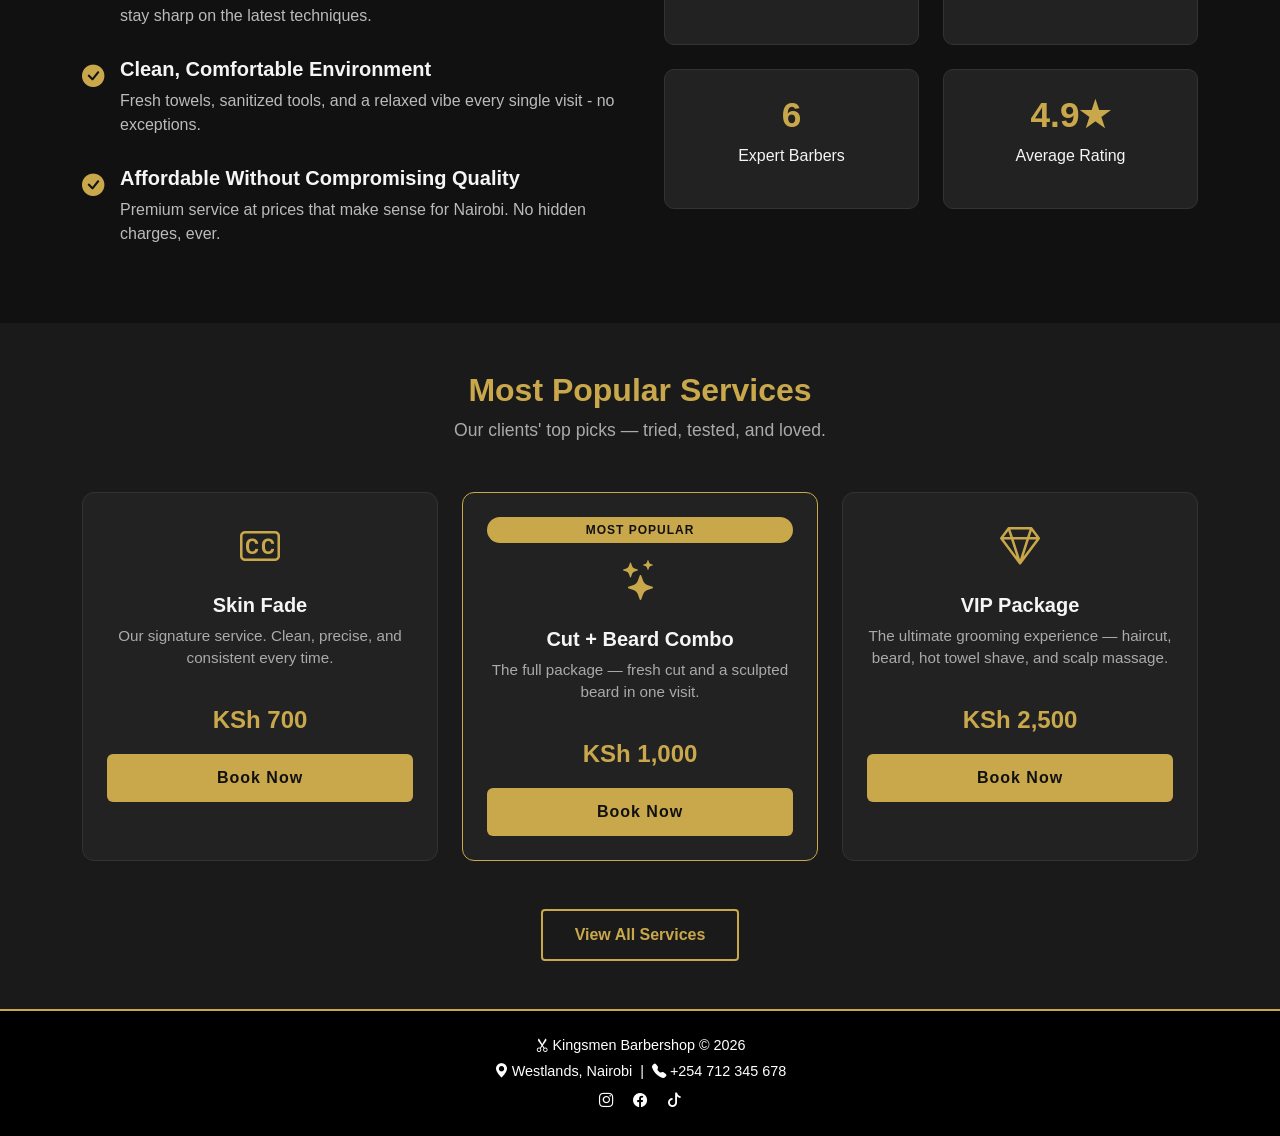
==== commit 02199a00: "Added ARIA labels and accessibility attributes across all pages" ====
--- a/index.html
+++ b/index.html
@@ -15,15 +15,15 @@
 <body>
 
   <!-- NAVBAR -->
-  <nav class="navbar navbar-expand-lg navbar-dark fixed-top" id="mainNav">
+  <nav class="navbar navbar-expand-lg navbar-dark fixed-top" id="mainNav" aria-label="Main navigation">
     <div class="container">
       <a class="navbar-brand fw-bold" href="index.html">
         <i class="bi bi-scissors"></i> Kingsmen
       </a>
-      <button class="navbar-toggler" type="button" data-bs-toggle="collapse" data-bs-target="#navbarNav">
+      <button class="navbar-toggler" type="button" data-bs-toggle="collapse" data-bs-target="#navbarNav" aria-controls="navbarNav" aria-expanded="false" aria-label="Toggle navigation">
         <span class="navbar-toggler-icon"></span>
       </button>
-      <button id="themeToggle" class="btn theme-toggle-btn me-2">
+      <button id="themeToggle" class="btn theme-toggle-btn me-2" aria-label="Toggle dark/light mode">
       <i class="bi bi-sun-fill"></i>
      </button>
       <div class="collapse navbar-collapse" id="navbarNav">
--- a/css/style.css
+++ b/css/style.css
@@ -650,4 +650,178 @@
 .fade-in-visible {
   opacity: 1;
   transform: translateY(0);
-}+}
+
+/* ── Featured Services ── */
+.featured-services {
+  background-color: var(--dark-2);
+}
+
+.featured-service-card {
+  background-color: #222;
+  border: 1px solid #333;
+  border-radius: 12px;
+  display: flex;
+  flex-direction: column;
+  transition: transform 0.3s, border-color 0.3s;
+}
+
+.featured-service-card:hover {
+  transform: translateY(-6px);
+  border-color: var(--gold);
+}
+
+.featured-service-card--popular {
+  border-color: var(--gold);
+  position: relative;
+}
+
+.popular-badge {
+  background-color: var(--gold);
+  color: #111;
+  font-size: 0.75rem;
+  font-weight: 700;
+  padding: 0.25rem 0.75rem;
+  border-radius: 20px;
+  display: inline-block;
+  letter-spacing: 1px;
+  text-transform: uppercase;
+}
+
+.featured-icon {
+  font-size: 2.5rem;
+  color: var(--gold);
+  display: block;
+}
+
+.featured-price {
+  font-size: 1.5rem;
+  font-weight: 700;
+  color: var(--gold);
+}
+
+body.light-mode .featured-service-card {
+  background-color: #fff;
+  border-color: #ddd;
+}
+
+/* ── Values Section ── */
+.values-section {
+  background-color: var(--dark);
+}
+
+.value-card {
+  background-color: #222;
+  border: 1px solid #333;
+  border-radius: 12px;
+  transition: transform 0.3s, border-color 0.3s;
+}
+
+.value-card:hover {
+  transform: translateY(-6px);
+  border-color: var(--gold);
+}
+
+.value-icon {
+  font-size: 2rem;
+  color: var(--gold);
+  display: block;
+}
+
+body.light-mode .value-card {
+  background-color: #fff;
+  border-color: #ddd;
+}
+
+/* ── Booking Sidebar ── */
+.booking-sidebar {
+  background-color: #1a1a1a;
+  border: 1px solid var(--gold);
+  border-radius: 12px;
+  position: sticky;
+  top: 100px;
+}
+
+.sidebar-icon {
+  font-size: 1.3rem;
+  color: var(--gold);
+  flex-shrink: 0;
+  margin-top: 3px;
+}
+
+.sidebar-item {
+  border-bottom: 1px solid #2a2a2a;
+  padding-bottom: 1rem;
+}
+
+.sidebar-item:last-child {
+  border-bottom: none;
+  padding-bottom: 0;
+}
+
+body.light-mode .booking-sidebar {
+  background-color: #fff;
+  border-color: var(--gold);
+}
+
+/* ── Review CTA ── */
+.review-cta {
+  background-color: var(--dark);
+}
+
+.review-cta-card {
+  background-color: #222;
+  border: 1px solid var(--gold);
+  border-radius: 16px;
+}
+
+body.light-mode .review-cta-card {
+  background-color: #fff;
+}
+
+/* ── About Image ── */
+.about-img {
+  width: 100%;
+  height: 400px;
+  object-fit: cover;
+  border-radius: 12px;
+  border: 2px solid var(--gold);
+}
+
+/* ── Team Images ── */
+.team-img {
+  width: 100px;
+  height: 100px;
+  object-fit: cover;
+  border-radius: 50%;
+  border: 2px solid var(--gold);
+  display: block;
+}
+
+/* ── Gallery Images ── */
+.gallery-img {
+  width: 100%;
+  height: 220px;
+  object-fit: cover;
+  display: block;
+}
+
+/* ── FAQ Search ── */
+.faq-search-wrapper {
+  position: relative;
+  max-width: 500px;
+  margin: 0 auto;
+}
+
+.faq-search {
+  padding-left: 2.5rem;
+  border-radius: 25px !important;
+}
+
+.faq-search-icon {
+  position: absolute;
+  left: 1rem;
+  top: 50%;
+  transform: translateY(-50%);
+  color: var(--gold);
+}
